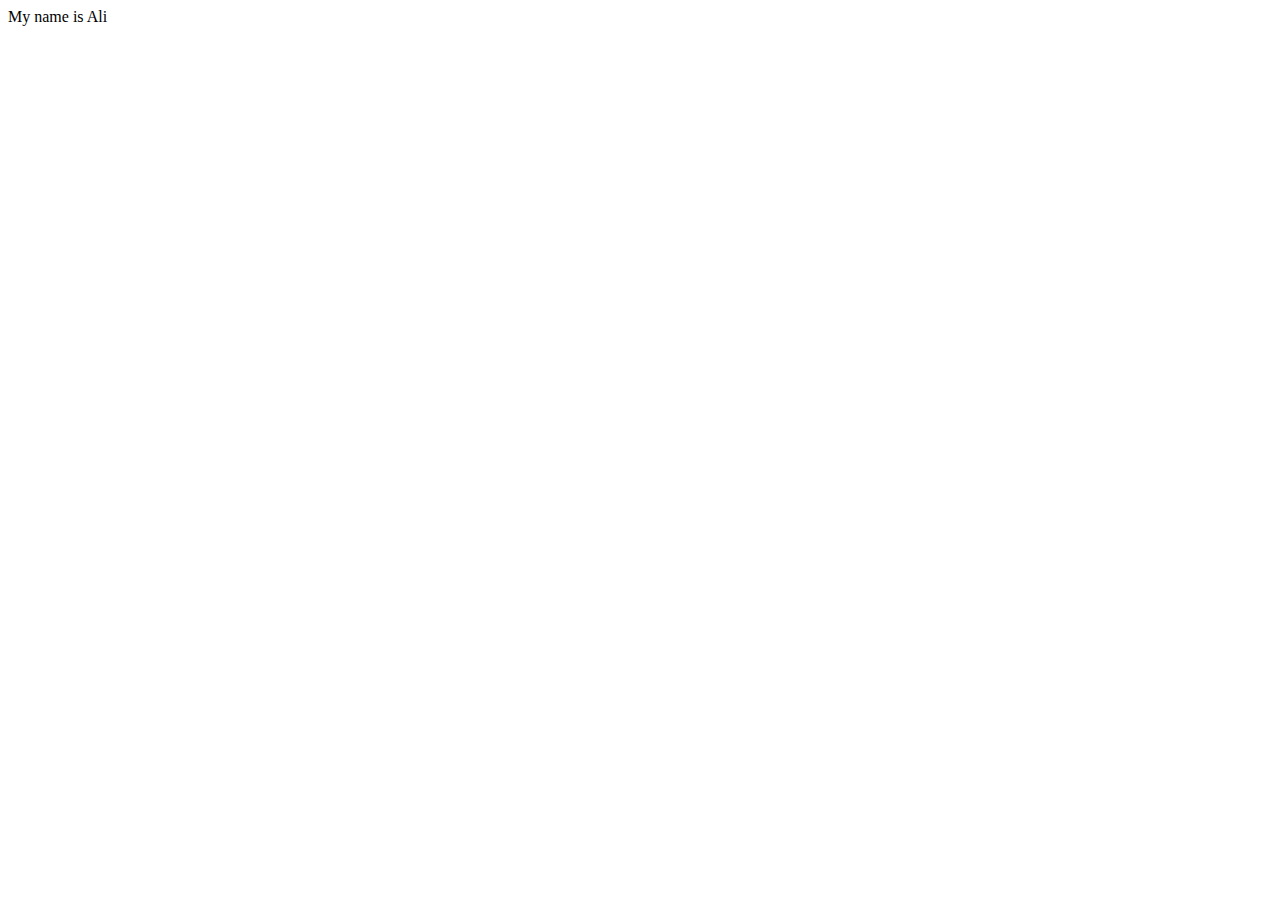
==== index.html @ fc21531d "add index.html" ====
<!DOCTYPE html>
<html lang="en">
<head>
    <meta charset="UTF-8">
    <meta http-equiv="X-UA-Compatible" content="IE=edge">
    <meta name="viewport" content="width=device-width, initial-scale=1.0">
    <title>Document</title>
</head>
<body>
    My name is Ali
</body>
</html>
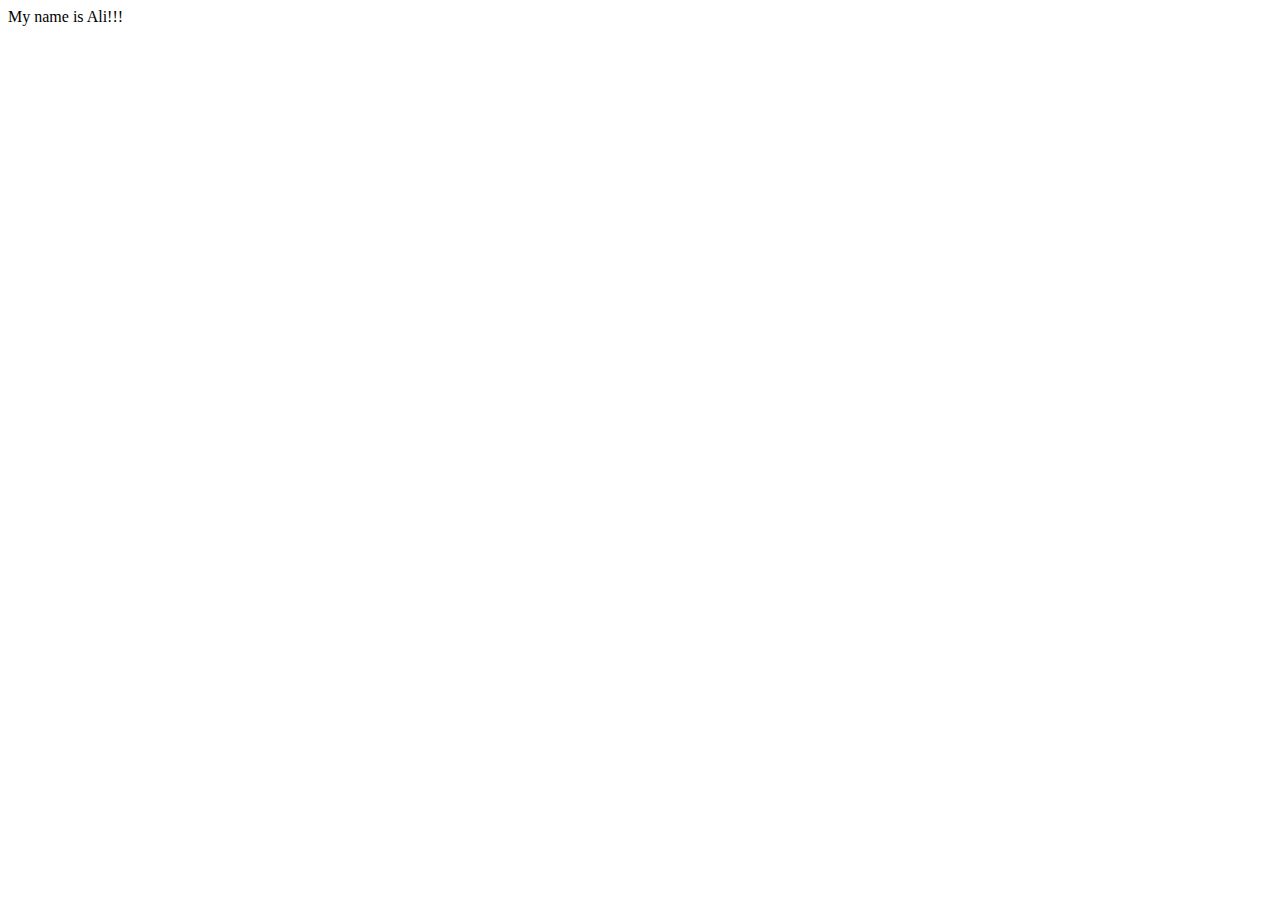
==== commit b7eb0b29: "emphasize the name" ====
--- a/index.html
+++ b/index.html
@@ -7,6 +7,6 @@
     <title>Document</title>
 </head>
 <body>
-    My name is Ali
+    My name is Ali!!!
 </body>
 </html>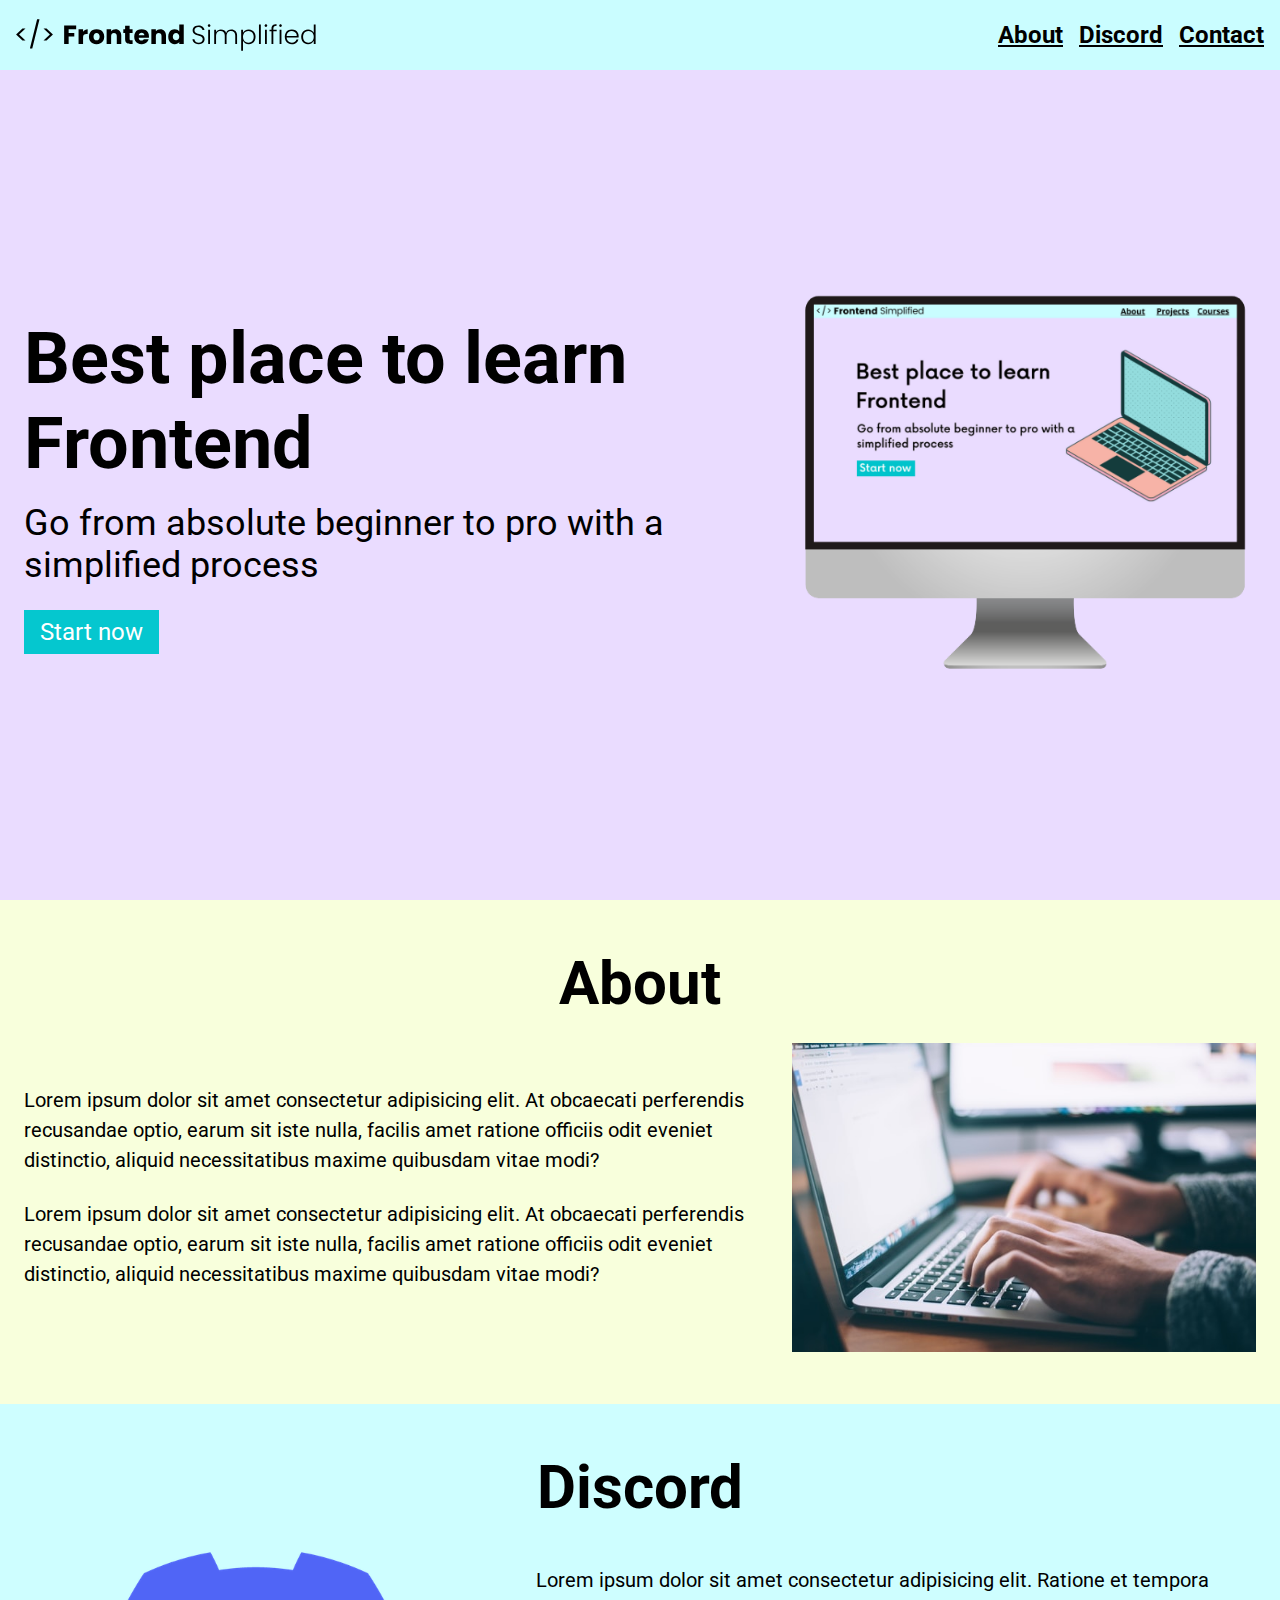
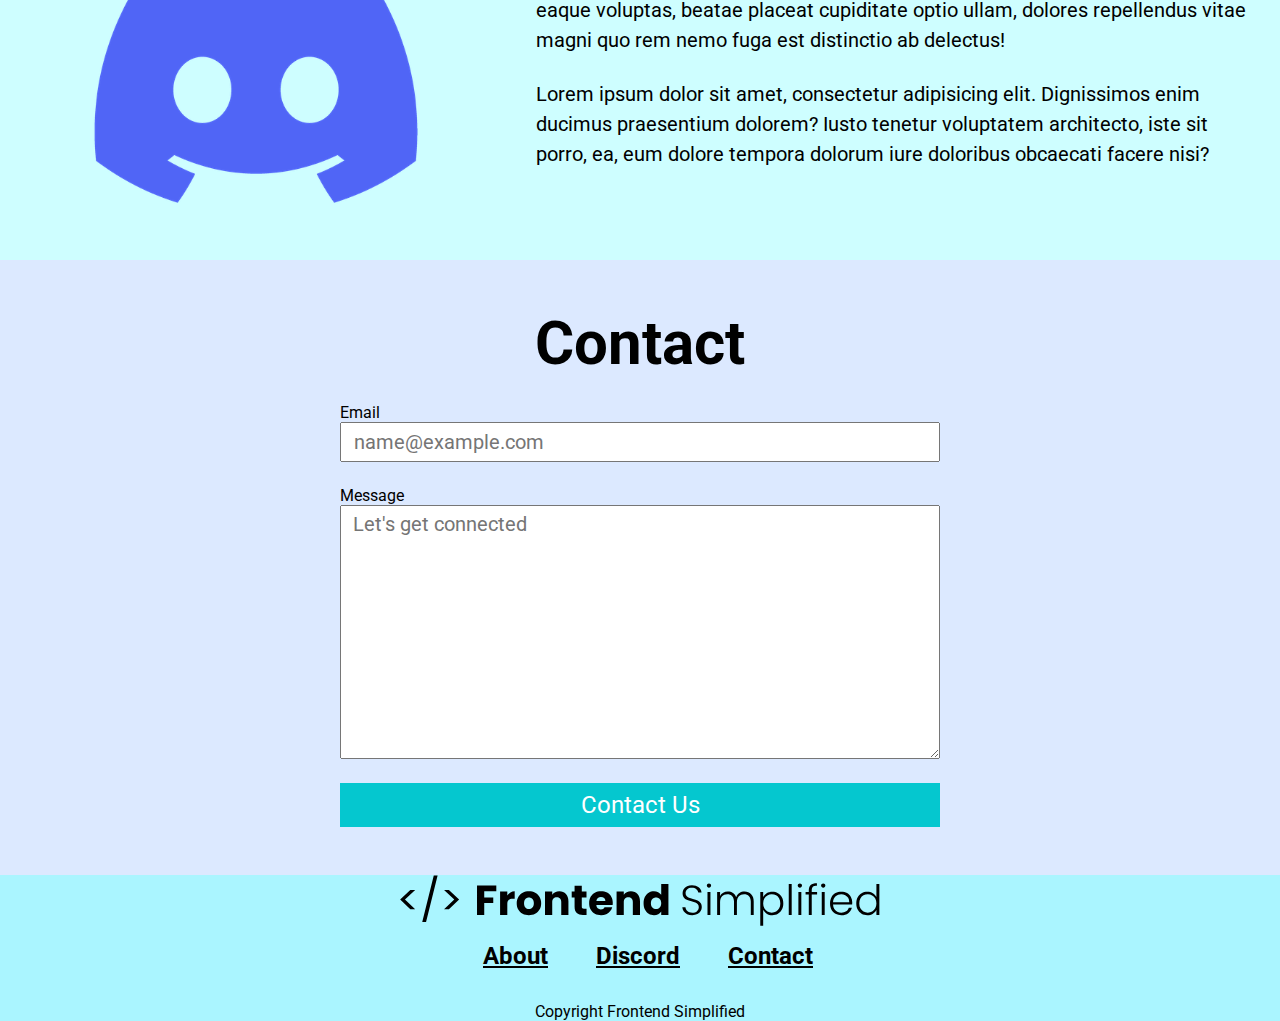
==== commit e0092f21: "update" ====
--- a/index.html
+++ b/index.html
@@ -1,12 +1,105 @@
 <!DOCTYPE html>
 <html lang="en">
-<head>
-    <meta charset="UTF-8">
-    <meta http-equiv="X-UA-Compatible" content="IE=edge">
-    <meta name="viewport" content="width=device-width, initial-scale=1.0">
+  <head>
+    <meta charset="UTF-8" />
+    <meta http-equiv="X-UA-Compatible" content="IE=edge" />
+    <meta name="viewport" content="width=device-width, initial-scale=1.0" />
     <title>Document</title>
-</head>
-<body>
-    My name is Ali!!!
-</body>
-</html>+    <link rel="stylesheet" href="styles.css" />
+  </head>
+  <body>
+    <section>
+      <nav>
+        <img src="./assets/FES.svg" class="logo" alt="" />
+        <ul>
+          <li><a href="#about">About</a></li>
+          <li><a href="#discord">Discord</a></li>
+          <li><a href="#contact">Contact</a></li>
+        </ul>
+      </nav>
+    </section>
+    <header>
+      <div class="row">
+        <div>
+          <h1>Best place to learn Frontend</h1>
+          <p class="subheader">
+            Go from absolute beginner to pro with a simplified process
+          </p>
+          <button>Start now</button>
+        </div>
+        <figure>
+          <img src="./assets/laptop.png" alt="Home page image" />
+        </figure>
+      </div>
+    </header>
+    <main>
+      <section id="about">
+        <h2>About</h2>
+        <div class="row">
+            <div class="section__description">
+              <div class="section__description--wrapper">
+                <p class="section__description--para">
+                  Lorem ipsum dolor sit amet consectetur adipisicing elit. At
+                  obcaecati perferendis recusandae optio, earum sit iste nulla,
+                  facilis amet ratione officiis odit eveniet distinctio, aliquid
+                  necessitatibus maxime quibusdam vitae modi?
+                </p>
+                <p class="section__description--para">
+                  Lorem ipsum dolor sit amet consectetur adipisicing elit. At
+                  obcaecati perferendis recusandae optio, earum sit iste nulla,
+                  facilis amet ratione officiis odit eveniet distinctio, aliquid
+                  necessitatibus maxime quibusdam vitae modi?
+                </p>
+              </div>
+              <figure class="about__img--wrapper">
+                <img src="./assets/about.jpg" alt="" />
+              </figure>
+            </div>
+        </div>
+      </section>
+      <section id="discord">
+        <h2>Discord</h2>
+        <div class="row">
+            <div class="section__description">
+                <figure class="about__img--wrapper">
+                  <img src="./assets/discord.png" alt="" />
+                </figure>
+                <div class="section__description--wrapper">
+                  <p class="section__description--para">
+                    Lorem ipsum dolor sit amet consectetur adipisicing elit. Ratione et
+                    tempora eaque voluptas, beatae placeat cupiditate optio ullam,
+                    dolores repellendus vitae magni quo rem nemo fuga est distinctio ab
+                    delectus!
+                  </p>
+                  <p class="section__description--para">
+                    Lorem ipsum dolor sit amet, consectetur adipisicing elit.
+                    Dignissimos enim ducimus praesentium dolorem? Iusto tenetur
+                    voluptatem architecto, iste sit porro, ea, eum dolore tempora
+                    dolorum iure doloribus obcaecati facere nisi?
+                  </p>
+                </div>
+            </div> 
+        </div>
+      </section>
+      <section id="contact">
+        <h2>Contact</h2>
+        <form action="">
+          <label for="">Email</label>
+          <input type="email" placeholder="name@example.com" />
+          <label for="">Message</label>
+          <textarea name="" id="" cols="30" rows="10" placeholder="Let's get connected"></textarea>
+          <button>Contact Us</button>
+        </form>
+      </section>
+    </main>
+    <footer>
+      <img class="footer__logo" src="./assets/FES.svg" alt="" />
+      <ul class="footer__links">
+        <li><a class="footer__link" href="#about">About</a></li>
+        <li><a class="footer__link" href="#discord">Discord</a></li>
+        <li><a class="footer__link" href="#contact">Contact</a></li>
+      </ul>
+      <p>Copyright Frontend Simplified</p>
+    </footer>
+  </body>
+</html>
--- a/styles.css
+++ b/styles.css
@@ -0,0 +1,192 @@
+@import url('https://fonts.googleapis.com/css2?family=Roboto:wght@300;400;500;700&display=swap');
+
+
+* {
+    padding: 0;
+    margin: 0;
+    box-sizing: border-box;
+    font-family: 'Roboto', sans-serif;
+}
+
+nav {
+    height: 70px;
+    display: flex;
+    justify-content: space-between;
+    align-items: center;
+    padding: 0 16px;
+    background-color: #cafdff;
+}
+
+header {
+    background-color: #eadcff;
+    height: calc(100vh - 70px);
+    display: flex;
+    align-items: center;
+    justify-content: center;
+    padding: 24px;
+}
+
+h1 {
+    font-size: 72px;
+}
+
+a {
+    color: #000;
+    font-size: 24px;
+    font-weight: 700;
+}
+
+ul {
+    display: flex;
+}
+
+li {
+    list-style-type: none;
+    padding-left: 16px;
+}
+
+button {
+    background-color: #05c7cf;
+    color: white;
+    border: none;
+    padding: 8px 16px;
+    font-size: 24px;
+    cursor: pointer;
+}
+
+.logo {
+    width: 300px;
+}
+
+.subheader {
+    font-size: 36px;
+    margin: 16px 0 24px 0;
+}
+
+.row {
+    width: 100%;
+    max-width: 1300px;
+    display: flex;
+    justify-content: center;
+    align-items: center;
+    margin: 0 auto;
+}
+
+#about,
+#discord,
+#contact {
+    padding: 48px 0;
+}
+
+/* 
+
+ABOUT
+
+ */
+
+#about {
+    background-color: #f8ffdc;
+}
+
+h2 {
+    font-size: 60px;
+    text-align: center;
+    margin-bottom: 24px;
+}
+
+.section__description {
+    display: flex;
+    justify-content: center;
+    align-items: center;
+}
+
+.about__img--wrapper {
+    width: 40%;
+}
+
+img {
+    width: 100%;
+}
+
+.section__description--wrapper {
+    width: 60%;
+}
+
+.about__img--wrapper,
+.section__description--wrapper {
+    padding: 0 24px;
+}
+
+.section__description--para {
+    font-size: 20px;
+    line-height: 1.5;
+    margin-bottom: 24px;
+}
+
+/* 
+
+DISCORD
+
+ */
+
+#discord {
+    background-color: #cefeff;
+}
+
+/* 
+
+CONTACT
+
+ */
+
+#contact {
+    background-color: #dce9ff;
+}
+
+form {
+    width: 100%;
+    display: flex;
+    flex-direction: column;
+    max-width: 600px;
+    margin: 0 auto;
+
+}
+
+input, textarea {
+    margin-bottom: 24px;
+    font-size: 20px;
+    padding: 6px 12px;
+}
+
+/* 
+
+FOOTER
+
+ */
+
+footer {
+    background-color: #aaf5ff;
+    display: flex;
+    flex-direction: column;
+    align-items: center;
+}
+
+.footer__logo {
+    max-width: 480px;
+    margin-bottom: 16px;
+}
+
+.footer__links {
+    margin-bottom: 32px;
+}
+
+.footer__link {
+    padding: 0 16px;
+}
+
+.test {
+    display: flex;
+    justify-content: center;
+    align-items: center;
+    
+}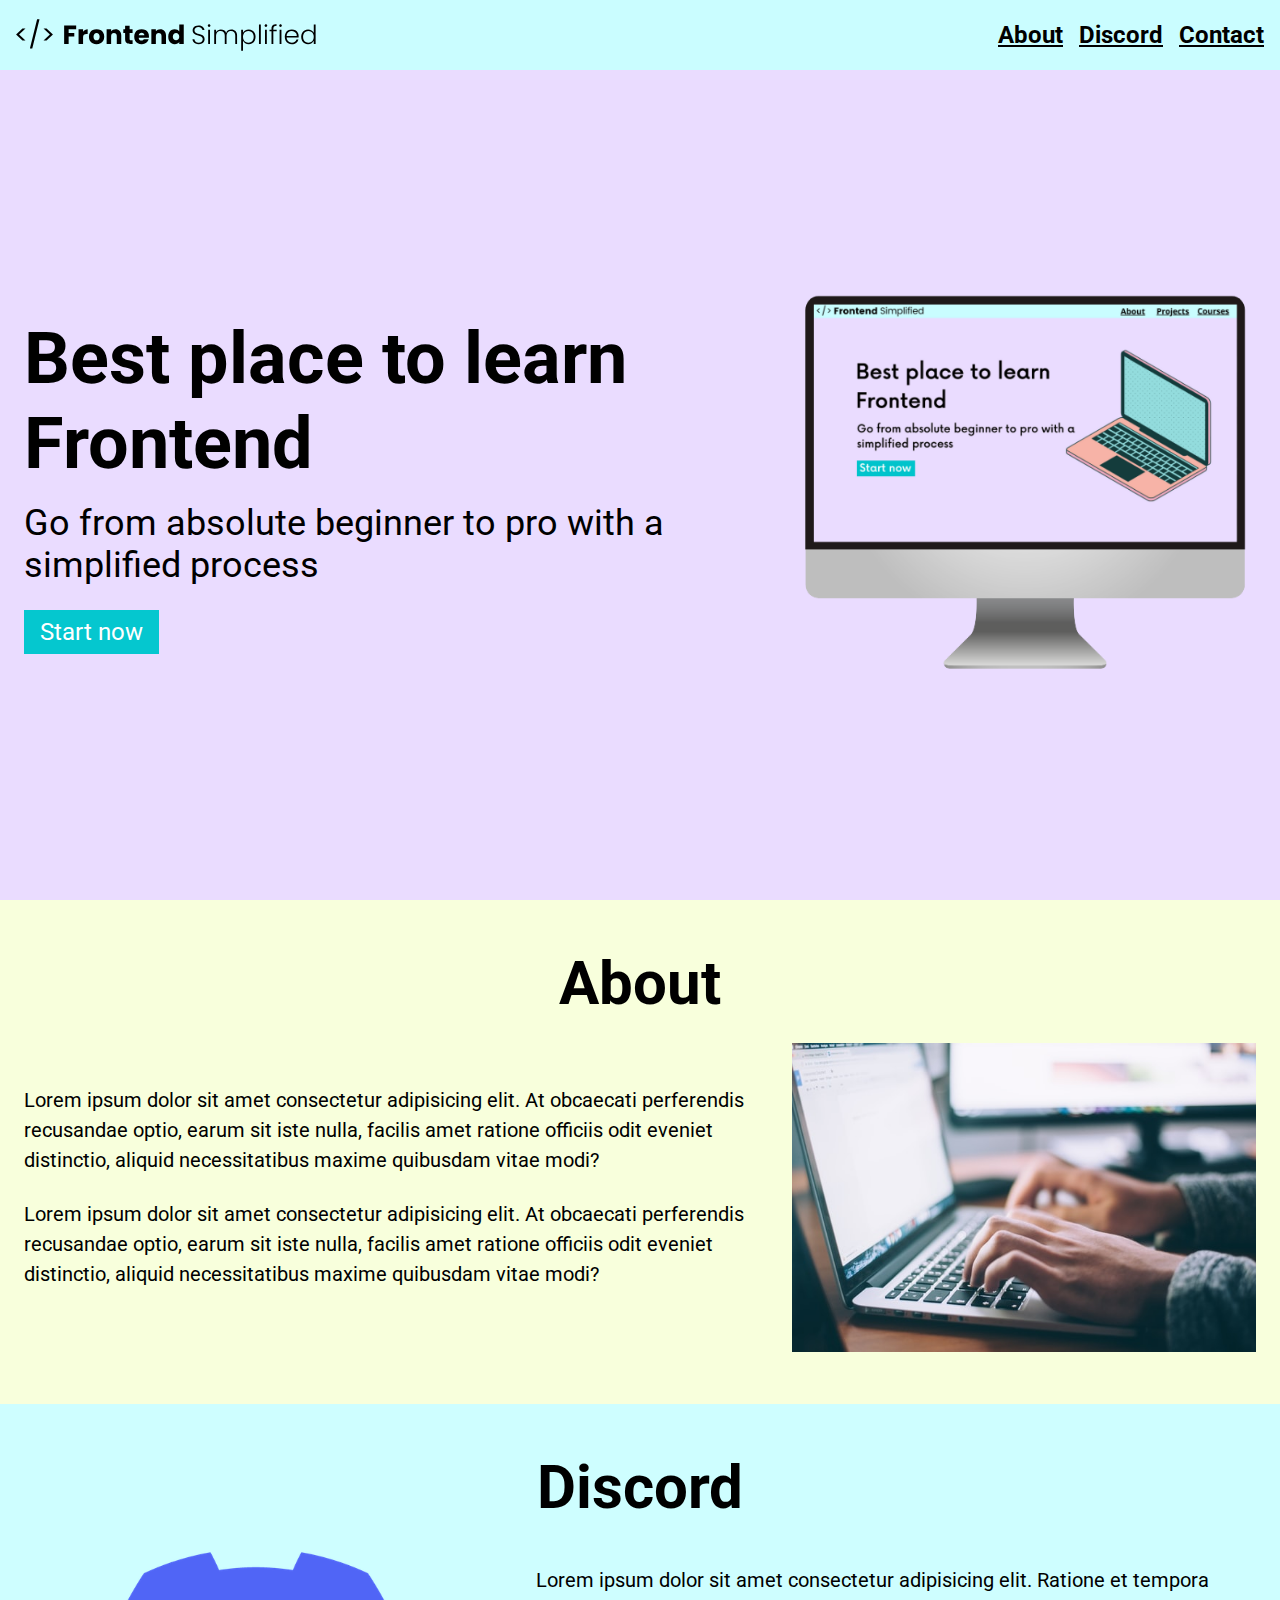
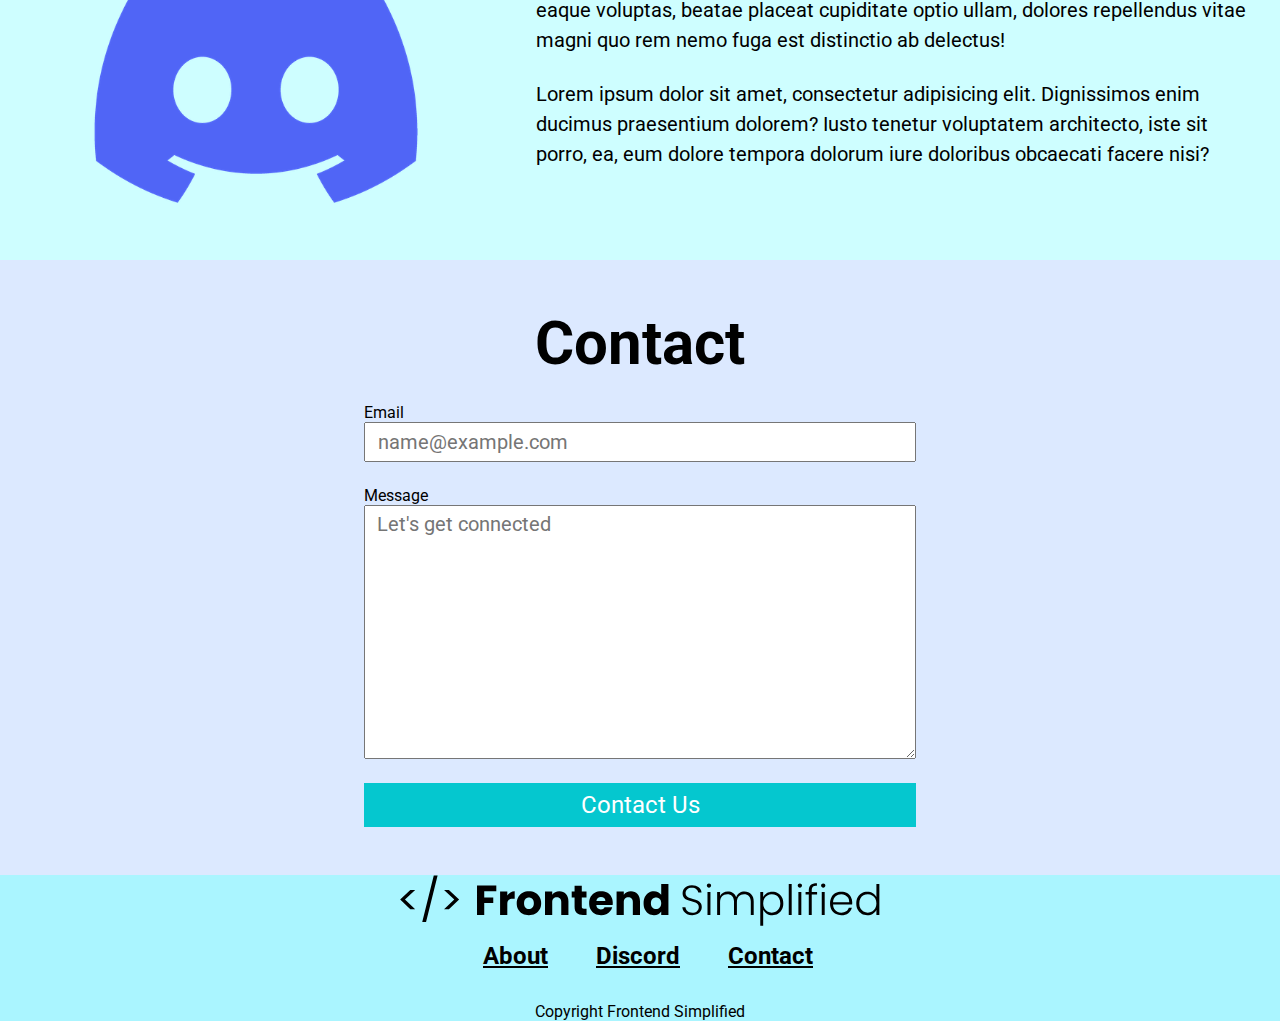
==== commit 052a8fbd: "final" ====
--- a/index.html
+++ b/index.html
@@ -20,12 +20,12 @@
     </section>
     <header>
       <div class="row">
-        <div>
+        <div class="home__description">
           <h1>Best place to learn Frontend</h1>
           <p class="subheader">
             Go from absolute beginner to pro with a simplified process
           </p>
-          <button>Start now</button>
+          <button class="home__description--button">Start now</button>
         </div>
         <figure>
           <img src="./assets/laptop.png" alt="Home page image" />
--- a/styles.css
+++ b/styles.css
@@ -149,6 +149,7 @@
     flex-direction: column;
     max-width: 600px;
     margin: 0 auto;
+    padding: 0 24px;
 
 }
 
@@ -184,9 +185,66 @@
     padding: 0 16px;
 }
 
-.test {
-    display: flex;
-    justify-content: center;
-    align-items: center;
-    
+@media (max-width: 728px) {
+    .row {
+        flex-direction: column;
+    }
+
+    .home__description {
+        margin-bottom: 24px;
+        display: flex;
+        flex-direction: column;
+        align-items: center;
+    }
+
+    h1 {
+        text-align: center;
+        font-size: 60px;
+    }
+
+    .subheader {
+        text-align: center;
+        font-size: 28px;
+    }
+
+    .home__description--button {
+        max-width: 240px;
+    }
+
+    ul {
+        display: none;
+    }
+
+    .section__description {
+        flex-direction: column;
+    }
+
+    .section__description--wrapper {
+        width: 100%;
+    }
+
+    .about__img--wrapper {
+        width: 100%;
+    }
+
+    #discord .section__description {
+        flex-direction: column-reverse;
+    }
+
+    footer {
+        padding: 48px 24px;
+    }
+
+    .footer__logo {
+        max-width: 360px;
+    }
+
+    .footer__link {
+        padding: 0 4px;
+        font-size: 18px;
+    }
+
+    .footer__links {
+        margin-bottom: 24px;
+    }
 }